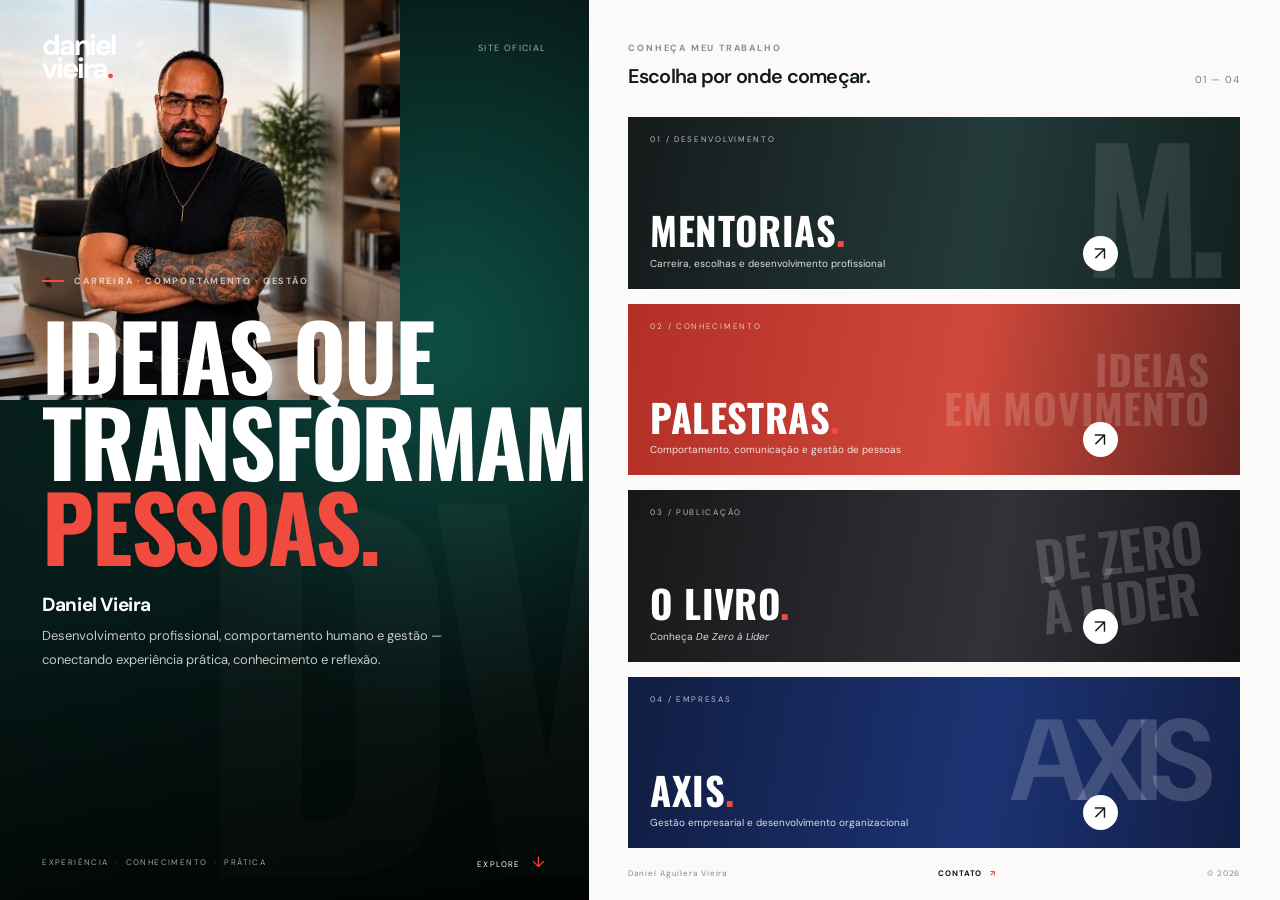
==== index.html @ 32bb7813 "Use Daniel's uploaded portrait on homepage" ====
<!doctype html>
<html lang="pt-BR">
<head>
  <meta charset="utf-8">
  <meta name="viewport" content="width=device-width, initial-scale=1">
  <meta name="description" content="Daniel Vieira — carreira, comportamento humano e desenvolvimento profissional.">
  <meta name="theme-color" content="#071D1B">
  <title>Daniel Vieira | Carreira, Comportamento e Desenvolvimento</title>
  <link rel="preconnect" href="https://fonts.googleapis.com">
  <link rel="preconnect" href="https://fonts.gstatic.com" crossorigin>
  <link href="https://fonts.googleapis.com/css2?family=DM+Sans:wght@400;500;600;700;800&family=Oswald:wght@500;600;700&display=swap" rel="stylesheet">
  <link rel="stylesheet" href="assets/css/style.css">
  <script src="assets/js/main.js" defer></script>
</head>
<body>
  <main class="landing" id="inicio">
    <section class="profile-panel" aria-label="Apresentação de Daniel Vieira">
      <div class="profile-backdrop" aria-hidden="true"><img src="1787015888861.jpg" alt=""></div>
      <header class="profile-header">
        <a class="wordmark" href="#inicio" aria-label="Daniel Vieira, início">daniel<br>vieira<span>.</span></a>
        <span class="header-index">SITE OFICIAL</span>
      </header>

      <div class="profile-content">
        <p class="eyebrow"><span></span> CARREIRA · COMPORTAMENTO · GESTÃO</p>
        <h1>IDEIAS QUE<br>TRANSFORMAM<br><em>PESSOAS.</em></h1>
        <p class="profile-summary">Daniel Vieira</p>
        <p class="profile-description">Desenvolvimento profissional, comportamento humano e gestão — conectando experiência prática, conhecimento e reflexão.</p>
      </div>

      <footer class="profile-footer">
        <span>EXPERIÊNCIA &nbsp;·&nbsp; CONHECIMENTO &nbsp;·&nbsp; PRÁTICA</span>
        <a href="#caminhos" aria-label="Conheça as áreas de atuação">EXPLORE <span>↓</span></a>
      </footer>
    </section>

    <section class="pathways-panel" id="caminhos" aria-label="Conheça as frentes de atuação">
      <div class="pathways-heading">
        <div>
          <p class="eyebrow">CONHEÇA MEU TRABALHO</p>
          <h2>Escolha por onde começar.</h2>
        </div>
        <span class="counter">01 — 04</span>
      </div>

      <div class="cards">
        <a class="path-card card-mentoria" href="#contato">
          <span class="card-number">01 / DESENVOLVIMENTO</span>
          <span class="card-copy">
            <strong>MENTORIAS<span>.</span></strong>
            <small>Carreira, escolhas e desenvolvimento profissional</small>
            <span class="card-arrow" aria-hidden="true">↗</span>
          </span>
          <span class="card-art art-mentoria" aria-hidden="true">M.</span>
        </a>

        <a class="path-card card-palestras" href="#contato">
          <span class="card-number">02 / CONHECIMENTO</span>
          <span class="card-copy">
            <strong>PALESTRAS<span>.</span></strong>
            <small>Comportamento, comunicação e gestão de pessoas</small>
            <span class="card-arrow" aria-hidden="true">↗</span>
          </span>
          <span class="card-art art-palestras" aria-hidden="true">IDEIAS<br>EM MOVIMENTO</span>
        </a>

        <a class="path-card card-livro" href="#contato">
          <span class="card-number">03 / PUBLICAÇÃO</span>
          <span class="card-copy">
            <strong>O LIVRO<span>.</span></strong>
            <small>Conheça <em>De Zero à Líder</em></small>
            <span class="card-arrow" aria-hidden="true">↗</span>
          </span>
          <span class="card-art art-livro" aria-hidden="true">DE ZERO<br>À LÍDER</span>
        </a>

        <a class="path-card card-axis" href="#contato">
          <span class="card-number">04 / EMPRESAS</span>
          <span class="card-copy">
            <strong>AXIS<span>.</span></strong>
            <small>Gestão empresarial e desenvolvimento organizacional</small>
            <span class="card-arrow" aria-hidden="true">↗</span>
          </span>
          <span class="card-art art-axis" aria-hidden="true">AXIS</span>
        </a>
      </div>

      <footer class="pathways-footer" id="contato">
        <span>Daniel Aguilera Vieira</span>
        <a href="mailto:contato@oficialdanielvieira.com.br">CONTATO <span aria-hidden="true">↗</span></a>
        <span>© <span data-current-year></span></span>
      </footer>
    </section>
  </main>
</body>
</html>
---- assets/css/style.css ----
:root {
  --ink: #10191b;
  --deep: #071d1b;
  --deep-2: #0d302d;
  --paper: #fbfaf8;
  --white: #fff;
  --accent: #f04b3e;
  --gold: #c9a85b;
  --muted: #737b79;
  --sans: "DM Sans", Arial, sans-serif;
  --display: "Oswald", Impact, sans-serif;
}
* { box-sizing: border-box; }
html { scroll-behavior: smooth; }
body { margin: 0; background: var(--paper); color: var(--ink); font-family: var(--sans); -webkit-font-smoothing: antialiased; }
a { color: inherit; text-decoration: none; }
.landing { min-height: 100vh; display: grid; grid-template-columns: minmax(420px, .92fr) minmax(560px, 1.08fr); }
.profile-panel { min-height: 100vh; padding: 34px clamp(30px, 3.3vw, 58px) 28px; position: sticky; top: 0; height: 100vh; display: flex; flex-direction: column; justify-content: space-between; overflow: hidden; isolation: isolate; color: var(--white); background: var(--deep); }
.profile-backdrop { position: absolute; inset: 0; z-index: -1; background: radial-gradient(ellipse at 75% 38%, rgba(15,94,81,.72), transparent 48%), linear-gradient(155deg, #061513 0%, #082622 55%, #030b0a 100%); }
.profile-backdrop::before { content: "DV"; position: absolute; right: -8%; bottom: 5%; color: rgba(255,255,255,.035); font: 700 clamp(260px, 36vw, 570px)/.8 var(--display); letter-spacing: -.07em; }
.profile-backdrop::after { content: ""; position: absolute; inset: 0; background: linear-gradient(0deg, rgba(0,0,0,.66), transparent 58%); }
.profile-header, .profile-footer { display: flex; justify-content: space-between; align-items: flex-start; position: relative; z-index: 1; }
.wordmark { font: 700 29px/.78 var(--sans); letter-spacing: -2px; text-transform: lowercase; }
.wordmark span { color: var(--accent); }
.header-index, .profile-footer { font-size: 9px; letter-spacing: 1.4px; color: rgba(255,255,255,.62); }
.header-index { padding-top: 8px; }
.profile-content { position: relative; z-index: 1; max-width: 640px; margin-top: auto; margin-bottom: auto; padding: 50px 0 35px; }
.eyebrow { margin: 0 0 25px; font-size: 9px; font-weight: 700; letter-spacing: 1.8px; }
.profile-content .eyebrow { display: flex; align-items: center; gap: 10px; color: rgba(255,255,255,.68); }
.profile-content .eyebrow span { width: 22px; height: 2px; background: var(--accent); }
.profile-content h1 { margin: 0 0 24px; font: 700 clamp(64px, 7.1vw, 112px)/.94 var(--display); letter-spacing: -.025em; }
.profile-content h1 em { color: var(--accent); font-style: normal; }
.profile-summary { margin: 0 0 7px; font-size: 19px; font-weight: 700; letter-spacing: -.4px; }
.profile-description { max-width: 420px; margin: 0; color: rgba(255,255,255,.76); font-size: 13px; line-height: 1.8; }
.profile-footer { align-items: center; gap: 20px; font-size: 8px; }
.profile-footer a { color: white; white-space: nowrap; }
.profile-footer a span { margin-left: 8px; color: var(--accent); font-size: 15px; }
.pathways-panel { min-height: 100vh; padding: 42px clamp(28px, 3.1vw, 54px) 22px; display: flex; flex-direction: column; background: var(--paper); }
.pathways-heading { display: flex; align-items: end; justify-content: space-between; margin-bottom: 28px; }
.pathways-heading .eyebrow { margin-bottom: 9px; color: #8a8e8b; }
.pathways-heading h2 { margin: 0; font-size: clamp(18px, 1.55vw, 24px); font-weight: 600; letter-spacing: -.7px; }
.counter { padding-bottom: 3px; color: #777d7a; font-size: 10px; letter-spacing: 1px; }
.cards { display: grid; gap: 15px; flex: 1; grid-template-rows: repeat(4, minmax(145px, 1fr)); }
.path-card { position: relative; min-height: 145px; display: flex; flex-direction: column; justify-content: space-between; overflow: hidden; padding: 17px 22px 18px; isolation: isolate; color: white; background: #18211f; transition: transform .25s ease, filter .25s ease; }
.path-card:hover { transform: translateY(-3px); filter: brightness(1.08); }
.path-card::before { content: ""; position: absolute; inset: 0; z-index: -1; opacity: .96; }
.card-number { position: relative; z-index: 1; font-size: 8px; letter-spacing: 1.7px; color: rgba(255,255,255,.7); }
.card-copy { position: relative; z-index: 1; display: flex; flex-direction: column; align-items: flex-start; max-width: 70%; }
.card-copy strong { font: 700 clamp(27px, 3vw, 43px)/1.05 var(--display); letter-spacing: .01em; }
.card-copy strong span { color: var(--accent); }
.card-copy small { margin-top: 5px; font-size: 10px; line-height: 1.5; color: rgba(255,255,255,.85); }
.card-arrow { position: absolute; left: calc(100% + 35px); bottom: 0; width: 35px; height: 35px; border-radius: 50%; display: grid; place-items: center; background: white; color: var(--ink); font-size: 19px; transition: transform .2s ease; }
.path-card:hover .card-arrow { transform: translate(3px,-3px); }
.card-art { position: absolute; z-index: 0; right: 4%; top: 50%; transform: translateY(-50%); pointer-events: none; }
.card-mentoria::before { background: linear-gradient(100deg, #15191a 0%, #233c3a 58%, #10201e 100%); }
.art-mentoria { color: rgba(255,255,255,.1); font: 700 clamp(100px, 13vw, 175px)/1 var(--display); letter-spacing: -.08em; }
.card-palestras::before { background: linear-gradient(100deg, #b92f27 0%, #d84a3c 55%, #65241f 100%); }
.art-palestras { right: 5%; color: rgba(255,255,255,.16); font: 700 clamp(24px, 3.2vw, 42px)/.95 var(--display); text-align: right; letter-spacing: .02em; }
.card-livro::before { background: linear-gradient(100deg, #171719 0%, #343239 60%, #111215 100%); }
.art-livro { right: 6%; color: rgba(255,255,255,.17); font: 600 clamp(34px, 4.2vw, 58px)/.95 var(--display); transform: translateY(-50%) rotate(-7deg); letter-spacing: -.03em; }
.card-axis::before { background: linear-gradient(100deg, #101d43 0%, #1c3478 58%, #111d45 100%); }
.art-axis { right: 6%; color: rgba(255,255,255,.18); font: 700 clamp(70px, 9vw, 120px)/1 var(--sans); letter-spacing: -.1em; }
.pathways-footer { display: flex; justify-content: space-between; align-items: center; gap: 15px; padding-top: 20px; color: #858986; font-size: 8px; letter-spacing: .9px; }
.pathways-footer a { color: var(--ink); font-weight: 700; }
.pathways-footer a span { color: var(--accent); margin-left: 5px; }
@media (min-width: 1500px) {
  .landing { grid-template-columns: 46% 54%; }
  .cards { grid-template-rows: repeat(4, minmax(170px, 1fr)); }
}
@media (max-width: 900px) {
  .landing { grid-template-columns: minmax(320px, .85fr) minmax(440px, 1.15fr); }
  .profile-panel { padding-inline: 28px; }
  .profile-content h1 { font-size: clamp(58px, 8vw, 78px); }
  .pathways-panel { padding-inline: 24px; }
  .cards { grid-template-rows: repeat(4, minmax(140px, 1fr)); }
}
@media (max-width: 700px) {
  .landing { display: block; }
  .profile-panel { position: relative; top: auto; height: auto; min-height: 650px; padding: 28px 25px 24px; }
  .profile-content { padding: 95px 0 85px; }
  .profile-content h1 { font-size: clamp(64px, 15vw, 94px); }
  .profile-description { max-width: 360px; }
  .profile-footer { font-size: 7px; }
  .pathways-panel { min-height: auto; padding: 42px 20px 22px; }
  .pathways-heading { margin-bottom: 22px; }
  .cards { grid-template-rows: none; }
  .path-card { min-height: 160px; padding: 17px 19px; }
  .card-copy { max-width: 78%; }
  .card-copy strong { font-size: 39px; }
  .art-mentoria { font-size: 135px; }
  .art-palestras { font-size: 36px; }
  .art-livro { font-size: 48px; }
  .art-axis { font-size: 95px; }
  .pathways-footer { flex-wrap: wrap; padding-top: 22px; }
}
@media (prefers-reduced-motion: reduce) {
  html { scroll-behavior: auto; }
  *, *::before, *::after { transition-duration: .01ms !important; }
}
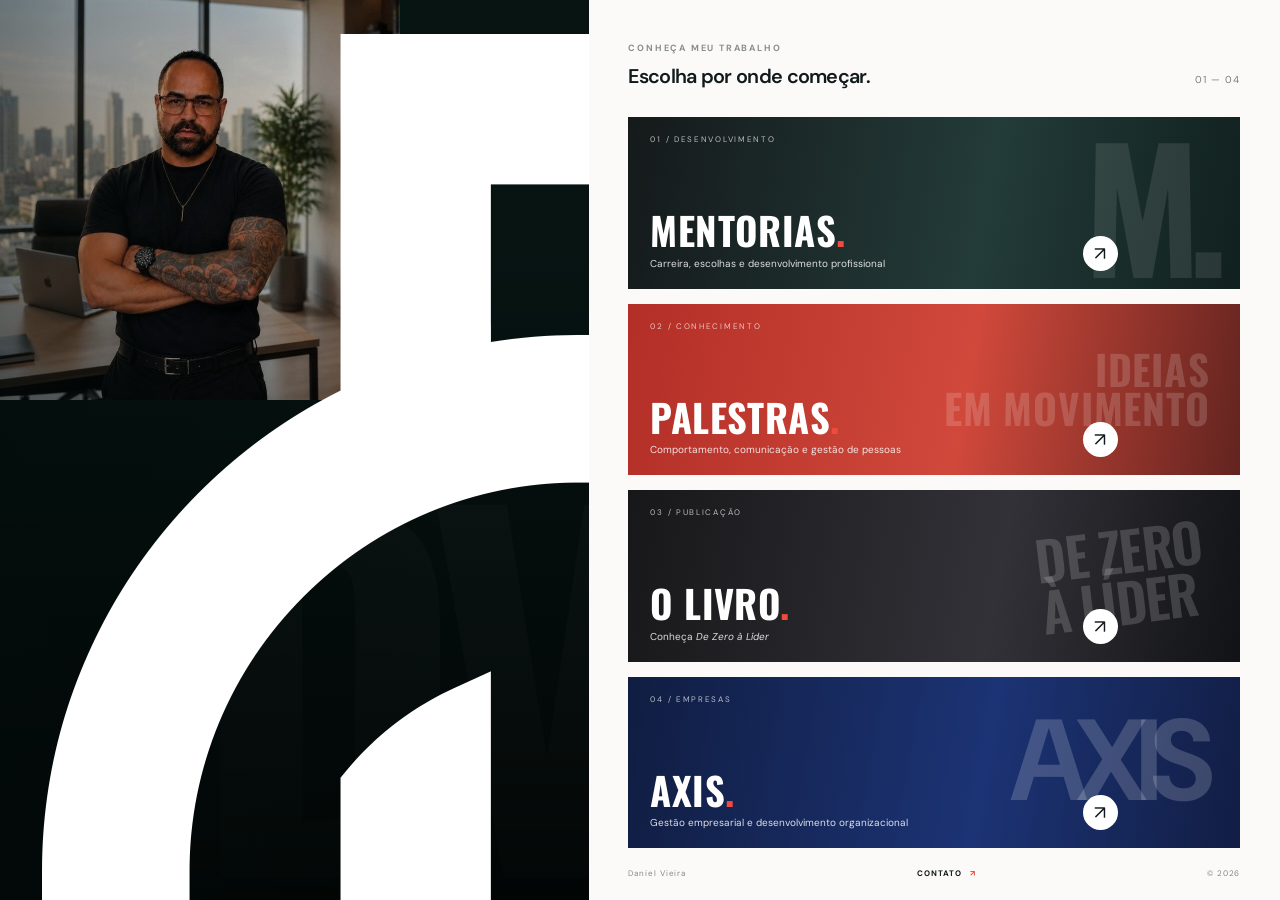
==== commit 83e7ea47: "Add Daniel Vieira brand mark and updated positioning" ====
--- a/index.html
+++ b/index.html
@@ -17,15 +17,15 @@
     <section class="profile-panel" aria-label="Apresentação de Daniel Vieira">
       <div class="profile-backdrop" aria-hidden="true"><img src="1787015888861.jpg" alt=""></div>
       <header class="profile-header">
-        <a class="wordmark" href="#inicio" aria-label="Daniel Vieira, início">daniel<br>vieira<span>.</span></a>
+        <a class="brand-mark" href="#inicio" aria-label="Daniel Vieira, início"><img src="Daniel%20Vieira%20-%20Logo%20-%2004%20-%20D.png" alt="Símbolo Daniel Vieira"></a>
         <span class="header-index">SITE OFICIAL</span>
       </header>
 
       <div class="profile-content">
         <p class="eyebrow"><span></span> CARREIRA · COMPORTAMENTO · GESTÃO</p>
         <h1>IDEIAS QUE<br>TRANSFORMAM<br><em>PESSOAS.</em></h1>
-        <p class="profile-summary">Daniel Vieira</p>
-        <p class="profile-description">Desenvolvimento profissional, comportamento humano e gestão — conectando experiência prática, conhecimento e reflexão.</p>
+        <p class="profile-summary">Comportamento Humano, Desenvolvimento Profissional e Gestão de Pessoas</p>
+        <p class="profile-description">Fortalecendo e melhorando relações de trabalho.</p>
       </div>
 
       <footer class="profile-footer">
@@ -86,7 +86,7 @@
       </div>
 
       <footer class="pathways-footer" id="contato">
-        <span>Daniel Aguilera Vieira</span>
+        <span>Daniel Vieira</span>
         <a href="mailto:contato@oficialdanielvieira.com.br">CONTATO <span aria-hidden="true">↗</span></a>
         <span>© <span data-current-year></span></span>
       </footer>
--- a/assets/css/style.css
+++ b/assets/css/style.css
@@ -16,9 +16,9 @@
 a { color: inherit; text-decoration: none; }
 .landing { min-height: 100vh; display: grid; grid-template-columns: minmax(420px, .92fr) minmax(560px, 1.08fr); }
 .profile-panel { min-height: 100vh; padding: 34px clamp(30px, 3.3vw, 58px) 28px; position: sticky; top: 0; height: 100vh; display: flex; flex-direction: column; justify-content: space-between; overflow: hidden; isolation: isolate; color: var(--white); background: var(--deep); }
-.profile-backdrop { position: absolute; inset: 0; z-index: -1; background: radial-gradient(ellipse at 75% 38%, rgba(15,94,81,.72), transparent 48%), linear-gradient(155deg, #061513 0%, #082622 55%, #030b0a 100%); }
+.profile-backdrop { position: absolute; inset: 0; z-index: -1; overflow: hidden; background: #061513; }\n.profile-backdrop img { position: absolute; inset: 0; width: 100%; height: 100%; object-fit: cover; object-position: center 32%; opacity: .88; }
 .profile-backdrop::before { content: "DV"; position: absolute; right: -8%; bottom: 5%; color: rgba(255,255,255,.035); font: 700 clamp(260px, 36vw, 570px)/.8 var(--display); letter-spacing: -.07em; }
-.profile-backdrop::after { content: ""; position: absolute; inset: 0; background: linear-gradient(0deg, rgba(0,0,0,.66), transparent 58%); }
+.profile-backdrop::after { content: ""; position: absolute; inset: 0; background: linear-gradient(90deg, rgba(3,12,11,.48), rgba(3,12,11,.08) 70%), linear-gradient(0deg, rgba(0,0,0,.78), rgba(0,0,0,.05) 72%); }
 .profile-header, .profile-footer { display: flex; justify-content: space-between; align-items: flex-start; position: relative; z-index: 1; }
 .wordmark { font: 700 29px/.78 var(--sans); letter-spacing: -2px; text-transform: lowercase; }
 .wordmark span { color: var(--accent); }
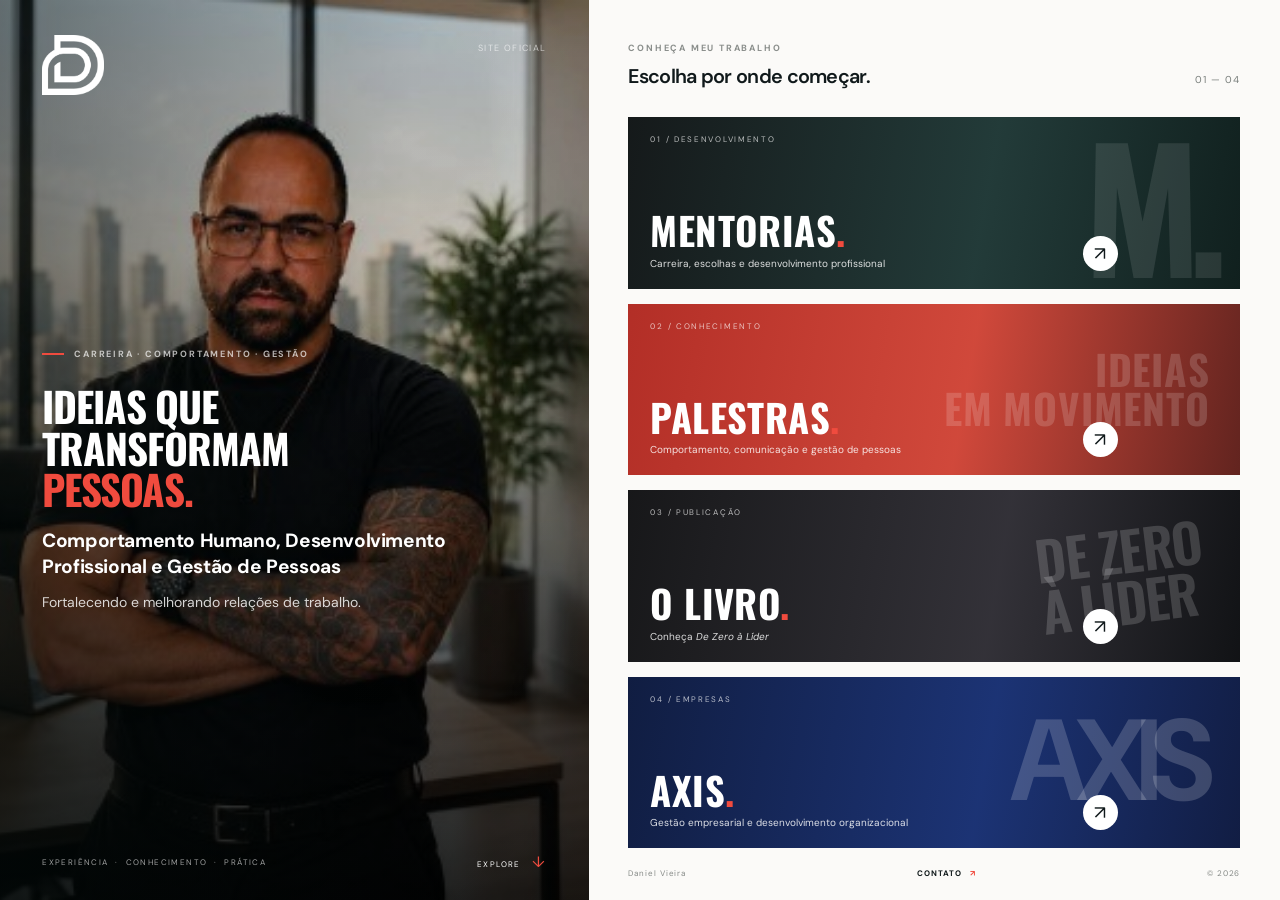
==== commit 166d6857: "Refresh stylesheet cache for latest visual adjustments" ====
--- a/index.html
+++ b/index.html
@@ -9,7 +9,7 @@
   <link rel="preconnect" href="https://fonts.googleapis.com">
   <link rel="preconnect" href="https://fonts.gstatic.com" crossorigin>
   <link href="https://fonts.googleapis.com/css2?family=DM+Sans:wght@400;500;600;700;800&family=Oswald:wght@500;600;700&display=swap" rel="stylesheet">
-  <link rel="stylesheet" href="assets/css/style.css">
+  <link rel="stylesheet" href="assets/css/style.css?v=3">
   <script src="assets/js/main.js" defer></script>
 </head>
 <body>
--- a/assets/css/style.css
+++ b/assets/css/style.css
@@ -16,22 +16,23 @@
 a { color: inherit; text-decoration: none; }
 .landing { min-height: 100vh; display: grid; grid-template-columns: minmax(420px, .92fr) minmax(560px, 1.08fr); }
 .profile-panel { min-height: 100vh; padding: 34px clamp(30px, 3.3vw, 58px) 28px; position: sticky; top: 0; height: 100vh; display: flex; flex-direction: column; justify-content: space-between; overflow: hidden; isolation: isolate; color: var(--white); background: var(--deep); }
-.profile-backdrop { position: absolute; inset: 0; z-index: -1; overflow: hidden; background: #061513; }\n.profile-backdrop img { position: absolute; inset: 0; width: 100%; height: 100%; object-fit: cover; object-position: center 32%; opacity: .88; }
+.profile-backdrop { position: absolute; inset: 0; z-index: -1; overflow: hidden; background: #061513; }
+.profile-backdrop img { position: absolute; inset: 0; width: 100%; height: 100%; object-fit: cover; object-position: center 32%; opacity: .88; }
 .profile-backdrop::before { content: "DV"; position: absolute; right: -8%; bottom: 5%; color: rgba(255,255,255,.035); font: 700 clamp(260px, 36vw, 570px)/.8 var(--display); letter-spacing: -.07em; }
 .profile-backdrop::after { content: ""; position: absolute; inset: 0; background: linear-gradient(90deg, rgba(3,12,11,.48), rgba(3,12,11,.08) 70%), linear-gradient(0deg, rgba(0,0,0,.78), rgba(0,0,0,.05) 72%); }
 .profile-header, .profile-footer { display: flex; justify-content: space-between; align-items: flex-start; position: relative; z-index: 1; }
-.wordmark { font: 700 29px/.78 var(--sans); letter-spacing: -2px; text-transform: lowercase; }
-.wordmark span { color: var(--accent); }
+.brand-mark { display: inline-flex; width: 62px; height: 62px; align-items: center; justify-content: center; }
+.brand-mark img { display: block; width: 100%; height: 100%; object-fit: contain; }
 .header-index, .profile-footer { font-size: 9px; letter-spacing: 1.4px; color: rgba(255,255,255,.62); }
 .header-index { padding-top: 8px; }
 .profile-content { position: relative; z-index: 1; max-width: 640px; margin-top: auto; margin-bottom: auto; padding: 50px 0 35px; }
 .eyebrow { margin: 0 0 25px; font-size: 9px; font-weight: 700; letter-spacing: 1.8px; }
 .profile-content .eyebrow { display: flex; align-items: center; gap: 10px; color: rgba(255,255,255,.68); }
 .profile-content .eyebrow span { width: 22px; height: 2px; background: var(--accent); }
-.profile-content h1 { margin: 0 0 24px; font: 700 clamp(64px, 7.1vw, 112px)/.94 var(--display); letter-spacing: -.025em; }
+.profile-content h1 { margin: 0 0 18px; font: 700 clamp(30px, 3.2vw, 44px)/1.02 var(--display) !important; letter-spacing: -.025em; }
 .profile-content h1 em { color: var(--accent); font-style: normal; }
-.profile-summary { margin: 0 0 7px; font-size: 19px; font-weight: 700; letter-spacing: -.4px; }
-.profile-description { max-width: 420px; margin: 0; color: rgba(255,255,255,.76); font-size: 13px; line-height: 1.8; }
+.profile-summary { max-width: 470px; margin: 0 0 10px; font-size: clamp(17px, 1.5vw, 21px); font-weight: 700; letter-spacing: -.4px; line-height: 1.35; }
+.profile-description { max-width: 420px; margin: 0; color: rgba(255,255,255,.82); font-size: 14px; line-height: 1.8; }
 .profile-footer { align-items: center; gap: 20px; font-size: 8px; }
 .profile-footer a { color: white; white-space: nowrap; }
 .profile-footer a span { margin-left: 8px; color: var(--accent); font-size: 15px; }
@@ -70,7 +71,7 @@
 @media (max-width: 900px) {
   .landing { grid-template-columns: minmax(320px, .85fr) minmax(440px, 1.15fr); }
   .profile-panel { padding-inline: 28px; }
-  .profile-content h1 { font-size: clamp(58px, 8vw, 78px); }
+  .profile-content h1 { font-size: clamp(30px, 3.6vw, 40px) !important; }
   .pathways-panel { padding-inline: 24px; }
   .cards { grid-template-rows: repeat(4, minmax(140px, 1fr)); }
 }
@@ -78,7 +79,7 @@
   .landing { display: block; }
   .profile-panel { position: relative; top: auto; height: auto; min-height: 650px; padding: 28px 25px 24px; }
   .profile-content { padding: 95px 0 85px; }
-  .profile-content h1 { font-size: clamp(64px, 15vw, 94px); }
+  .profile-content h1 { font-size: clamp(32px, 8vw, 38px) !important; }
   .profile-description { max-width: 360px; }
   .profile-footer { font-size: 7px; }
   .pathways-panel { min-height: auto; padding: 42px 20px 22px; }
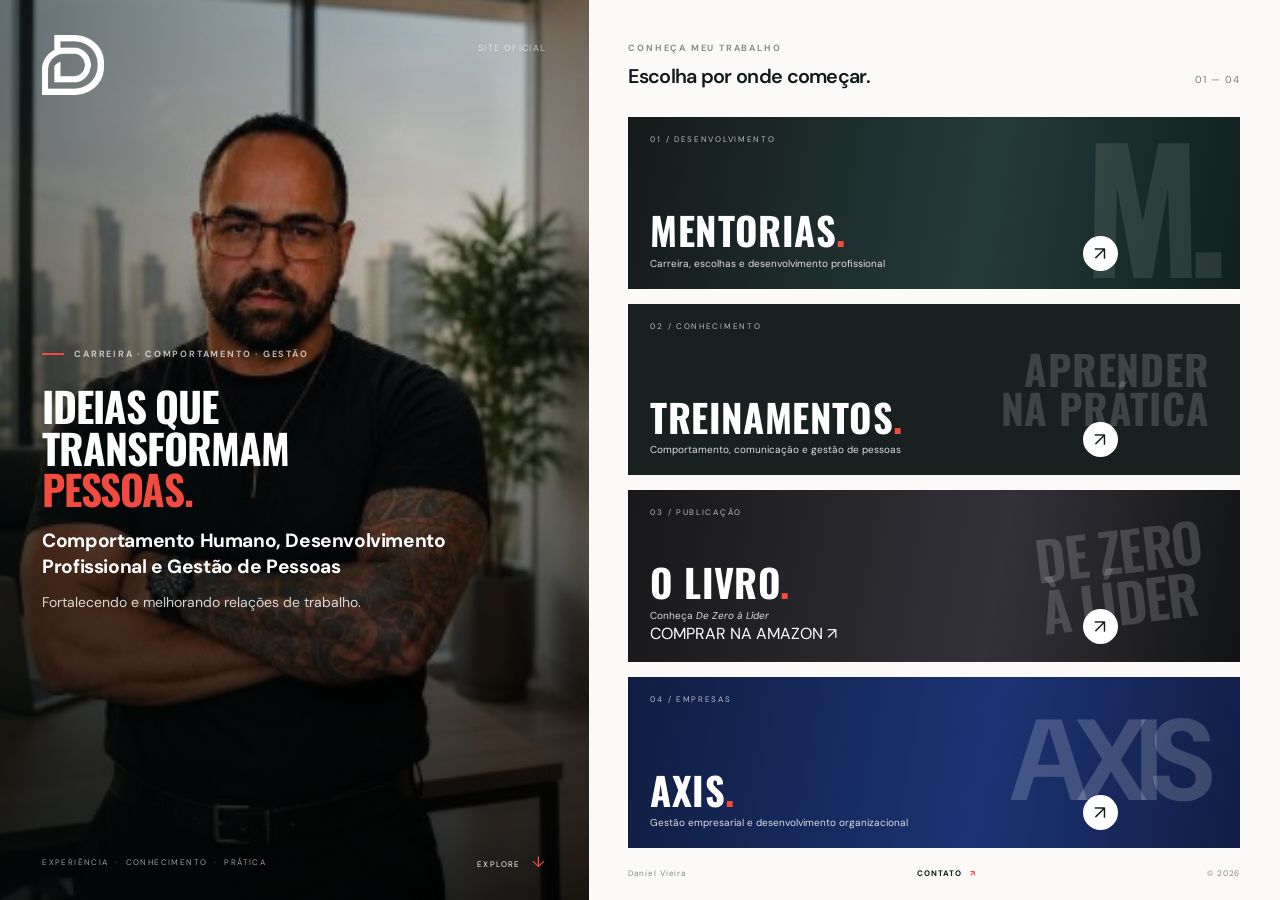
==== commit 6159590a: "Add Amazon purchase link and rename Palestras card to Treinamentos" ====
--- a/index.html
+++ b/index.html
@@ -54,21 +54,22 @@
           <span class="card-art art-mentoria" aria-hidden="true">M.</span>
         </a>
 
-        <a class="path-card card-palestras" href="#contato">
+        <a class="path-card card-treinamentos" href="#contato">
           <span class="card-number">02 / CONHECIMENTO</span>
           <span class="card-copy">
-            <strong>PALESTRAS<span>.</span></strong>
+            <strong>TREINAMENTOS<span>.</span></strong>
             <small>Comportamento, comunicação e gestão de pessoas</small>
             <span class="card-arrow" aria-hidden="true">↗</span>
           </span>
-          <span class="card-art art-palestras" aria-hidden="true">IDEIAS<br>EM MOVIMENTO</span>
+          <span class="card-art art-palestras" aria-hidden="true">APRENDER<br>NA PRÁTICA</span>
         </a>
 
-        <a class="path-card card-livro" href="#contato">
+        <a class="path-card card-livro" href="https://a.co/d/04386Ata" target="_blank" rel="noopener noreferrer" aria-label="Comprar o livro De Zero à Líder na Amazon">
           <span class="card-number">03 / PUBLICAÇÃO</span>
           <span class="card-copy">
             <strong>O LIVRO<span>.</span></strong>
             <small>Conheça <em>De Zero à Líder</em></small>
+            <span class="card-cta">COMPRAR NA AMAZON ↗</span>
             <span class="card-arrow" aria-hidden="true">↗</span>
           </span>
           <span class="card-art art-livro" aria-hidden="true">DE ZERO<br>À LÍDER</span>
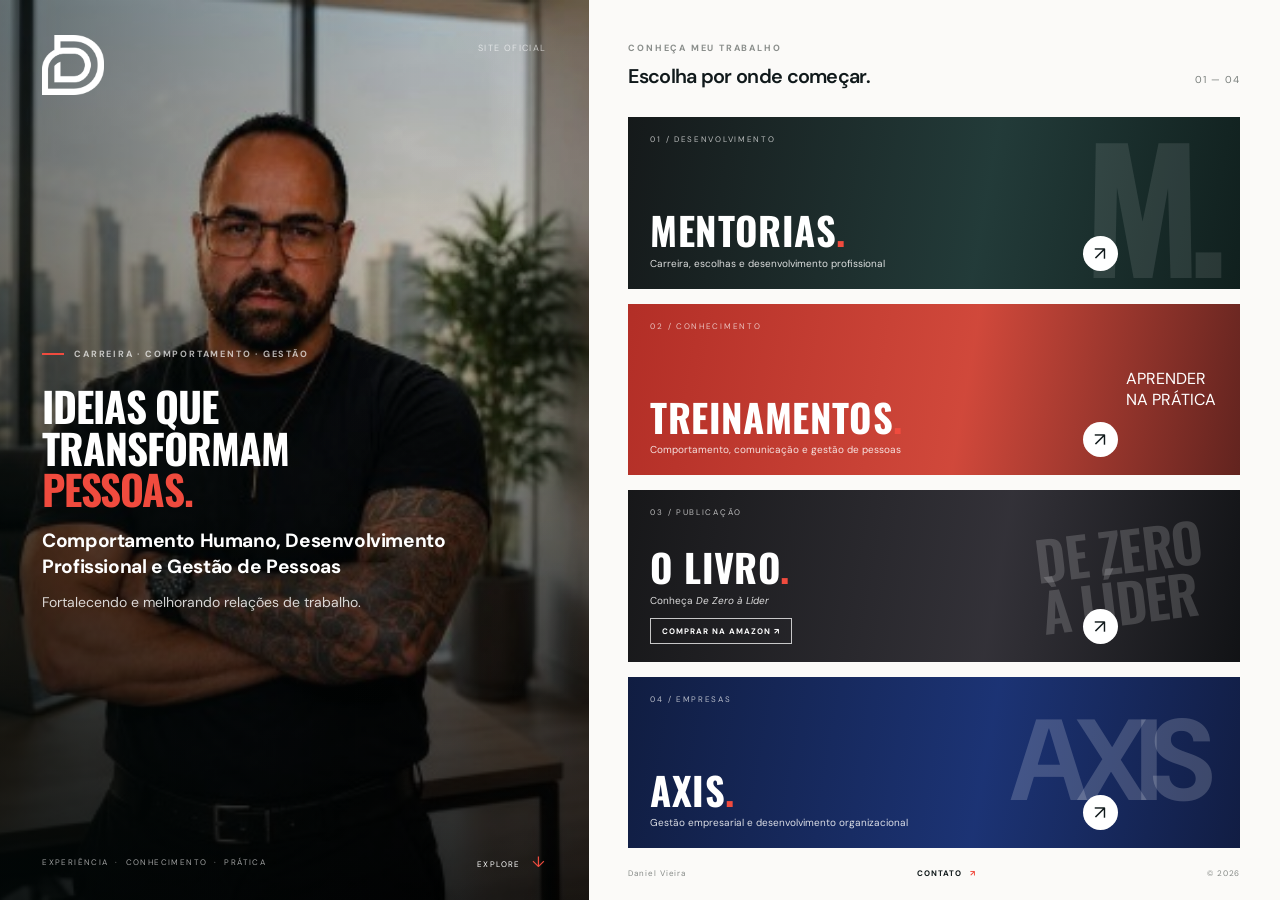
==== commit 222c6736: "Link AXIS banner to official website" ====
--- a/index.html
+++ b/index.html
@@ -75,7 +75,7 @@
           <span class="card-art art-livro" aria-hidden="true">DE ZERO<br>À LÍDER</span>
         </a>
 
-        <a class="path-card card-axis" href="#contato">
+        <a class="path-card card-axis" href="https://gestaoaxis.com.br" target="_blank" rel="noopener noreferrer" aria-label="Acessar o site da AXIS Gestão">
           <span class="card-number">04 / EMPRESAS</span>
           <span class="card-copy">
             <strong>AXIS<span>.</span></strong>
--- a/assets/css/style.css
+++ b/assets/css/style.css
@@ -50,13 +50,15 @@
 .card-copy strong { font: 700 clamp(27px, 3vw, 43px)/1.05 var(--display); letter-spacing: .01em; }
 .card-copy strong span { color: var(--accent); }
 .card-copy small { margin-top: 5px; font-size: 10px; line-height: 1.5; color: rgba(255,255,255,.85); }
+.card-cta { display: inline-flex; align-items: center; margin-top: 10px; padding: 7px 11px; border: 1px solid rgba(255,255,255,.75); color: #fff; font-size: 8px; font-weight: 700; letter-spacing: 1px; transition: background .2s ease, color .2s ease; }
+.path-card:hover .card-cta { background: #fff; color: var(--ink); }
 .card-arrow { position: absolute; left: calc(100% + 35px); bottom: 0; width: 35px; height: 35px; border-radius: 50%; display: grid; place-items: center; background: white; color: var(--ink); font-size: 19px; transition: transform .2s ease; }
 .path-card:hover .card-arrow { transform: translate(3px,-3px); }
 .card-art { position: absolute; z-index: 0; right: 4%; top: 50%; transform: translateY(-50%); pointer-events: none; }
 .card-mentoria::before { background: linear-gradient(100deg, #15191a 0%, #233c3a 58%, #10201e 100%); }
 .art-mentoria { color: rgba(255,255,255,.1); font: 700 clamp(100px, 13vw, 175px)/1 var(--display); letter-spacing: -.08em; }
-.card-palestras::before { background: linear-gradient(100deg, #b92f27 0%, #d84a3c 55%, #65241f 100%); }
-.art-palestras { right: 5%; color: rgba(255,255,255,.16); font: 700 clamp(24px, 3.2vw, 42px)/.95 var(--display); text-align: right; letter-spacing: .02em; }
+.card-treinamentos::before { background: linear-gradient(100deg, #b92f27 0%, #d84a3c 55%, #65241f 100%); }
+.art-treinamentos { right: 5%; color: rgba(255,255,255,.16); font: 700 clamp(24px, 3.2vw, 42px)/.95 var(--display); text-align: right; letter-spacing: .02em; }
 .card-livro::before { background: linear-gradient(100deg, #171719 0%, #343239 60%, #111215 100%); }
 .art-livro { right: 6%; color: rgba(255,255,255,.17); font: 600 clamp(34px, 4.2vw, 58px)/.95 var(--display); transform: translateY(-50%) rotate(-7deg); letter-spacing: -.03em; }
 .card-axis::before { background: linear-gradient(100deg, #101d43 0%, #1c3478 58%, #111d45 100%); }
@@ -89,7 +91,7 @@
   .card-copy { max-width: 78%; }
   .card-copy strong { font-size: 39px; }
   .art-mentoria { font-size: 135px; }
-  .art-palestras { font-size: 36px; }
+  .art-treinamentos { font-size: 36px; }
   .art-livro { font-size: 48px; }
   .art-axis { font-size: 95px; }
   .pathways-footer { flex-wrap: wrap; padding-top: 22px; }
